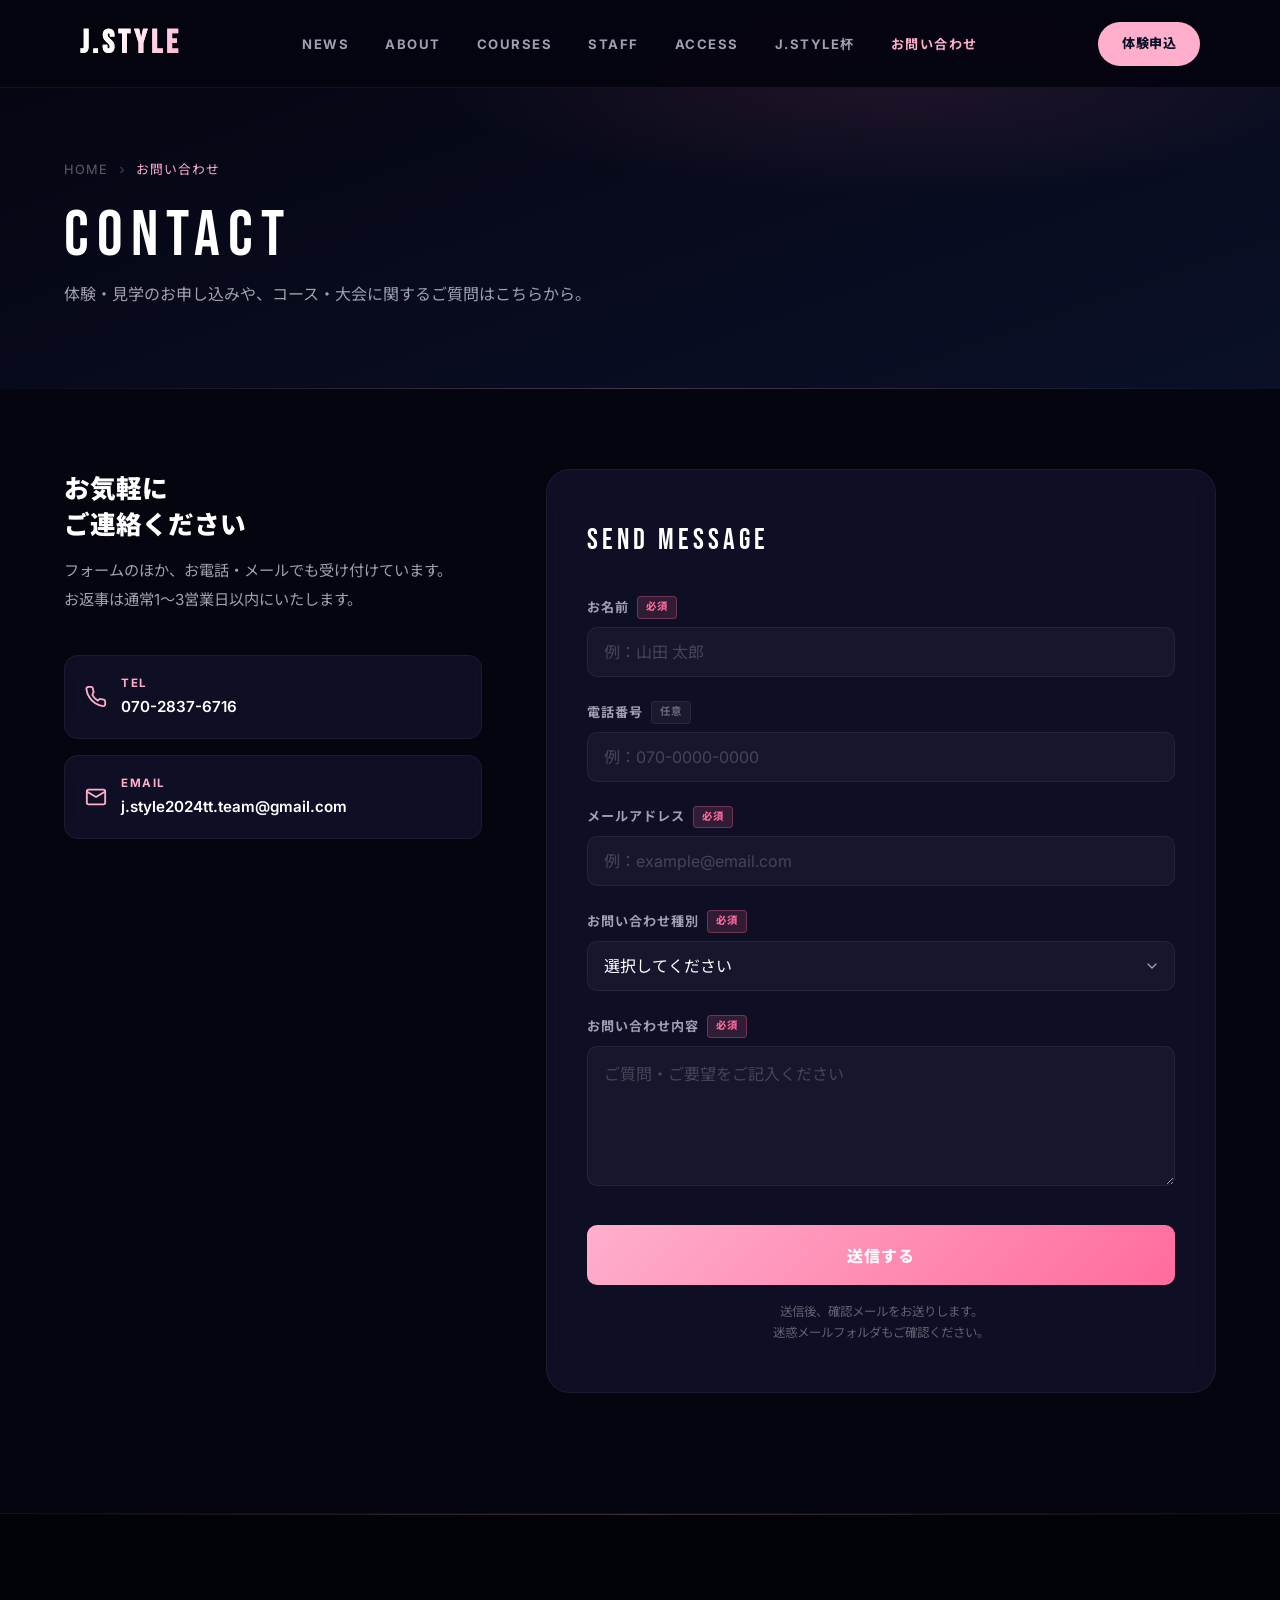
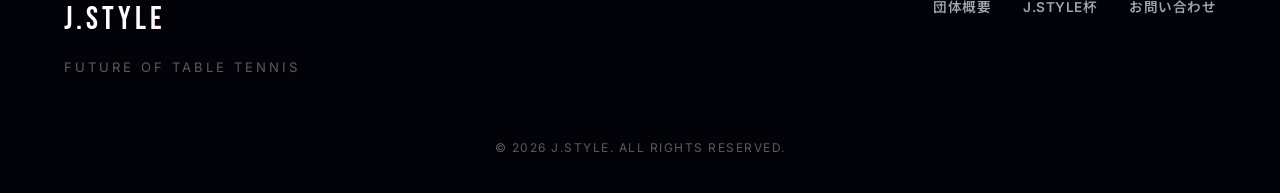
==== contact.html @ b250b1eb "Add contact form page and update nav across all pages - Add contact.html: Formspree-powered contact " ====
<!DOCTYPE html>
<html lang="ja">

<head>
    <meta charset="UTF-8">
    <meta name="viewport" content="width=device-width, initial-scale=1.0">
    <title>お問い合わせ | J.STYLE</title>
    <meta name="description" content="J.STYLEへのお問い合わせ・体験申込はこちら。コースについてのご質問もお気軽にどうぞ。">
    <link rel="canonical" href="https://jstyle-tt.jp/contact.html">
    <link rel="stylesheet" href="style.css">
    <link
        href="https://fonts.googleapis.com/css2?family=Bebas+Neue&family=Inter:wght@400;700;900&family=Noto+Sans+JP:wght@400;700;900&display=swap"
        rel="stylesheet">
    <style>
        .contact-hero {
            padding: 160px 0 80px;
            position: relative;
            background:
                radial-gradient(ellipse 60% 50% at 70% 20%, rgba(255, 107, 157, 0.1) 0%, transparent 60%),
                linear-gradient(160deg, #050510 0%, #0a1028 100%);
        }

        .contact-hero::after {
            content: '';
            position: absolute;
            bottom: 0;
            left: 0;
            right: 0;
            height: 1px;
            background: linear-gradient(to right, transparent, var(--border-accent), transparent);
        }

        .breadcrumb {
            display: flex;
            align-items: center;
            gap: 8px;
            margin-bottom: 24px;
            font-size: 0.8rem;
            color: var(--text-dim);
            letter-spacing: 1px;
        }

        .breadcrumb a {
            color: var(--text-dim);
            text-decoration: none;
            transition: color 0.2s;
        }

        .breadcrumb a:hover { color: var(--accent-pink); }
        .breadcrumb span { color: var(--accent-pink); }

        .contact-section {
            padding: 80px 0 120px;
        }

        .contact-layout {
            display: grid;
            grid-template-columns: 1fr 1.6fr;
            gap: 64px;
            align-items: start;
        }

        @media (max-width: 900px) {
            .contact-layout {
                grid-template-columns: 1fr;
                gap: 48px;
            }
        }

        /* ===== LEFT INFO ===== */
        .contact-info h2 {
            font-family: 'Noto Sans JP', sans-serif;
            font-size: 1.6rem;
            font-weight: 900;
            margin-bottom: 16px;
            line-height: 1.4;
        }

        .contact-info p {
            color: var(--text-gray);
            font-size: 0.95rem;
            line-height: 1.9;
            margin-bottom: 40px;
        }

        .contact-direct {
            display: flex;
            flex-direction: column;
            gap: 16px;
        }

        .contact-direct-item {
            display: flex;
            align-items: center;
            gap: 14px;
            padding: 18px 20px;
            background: var(--card-bg);
            border: 1px solid var(--border-subtle);
            border-radius: 14px;
            text-decoration: none;
            transition: var(--transition);
            min-height: 64px;
            backdrop-filter: blur(10px);
        }

        .contact-direct-item:hover {
            border-color: var(--border-accent);
            transform: translateX(4px);
        }

        .contact-direct-item svg {
            color: var(--accent-pink);
            flex-shrink: 0;
        }

        .contact-direct-item .label {
            font-size: 0.72rem;
            font-weight: 700;
            letter-spacing: 1.5px;
            color: var(--accent-pink);
            text-transform: uppercase;
            display: block;
            margin-bottom: 2px;
        }

        .contact-direct-item .value {
            font-size: 0.95rem;
            color: var(--text-white);
            font-weight: 600;
        }

        /* ===== FORM ===== */
        .contact-form-wrap {
            background: var(--card-bg);
            border: 1px solid var(--border-subtle);
            border-radius: 24px;
            padding: 48px 40px;
            backdrop-filter: blur(16px);
        }

        @media (max-width: 600px) {
            .contact-form-wrap {
                padding: 32px 20px;
            }
        }

        .form-title {
            font-family: var(--font-display);
            font-size: 1.8rem;
            letter-spacing: 4px;
            margin-bottom: 32px;
            color: var(--text-white);
        }

        .form-group {
            margin-bottom: 24px;
        }

        .form-label {
            display: flex;
            align-items: center;
            gap: 8px;
            font-size: 0.82rem;
            font-weight: 700;
            letter-spacing: 1px;
            color: var(--text-gray);
            margin-bottom: 8px;
        }

        .required-badge {
            display: inline-block;
            padding: 2px 8px;
            background: rgba(255, 107, 157, 0.15);
            color: var(--accent-pink-deep);
            border: 1px solid rgba(255, 107, 157, 0.3);
            border-radius: 4px;
            font-size: 0.65rem;
            font-weight: 800;
            letter-spacing: 1px;
        }

        .optional-badge {
            display: inline-block;
            padding: 2px 8px;
            background: rgba(255, 255, 255, 0.05);
            color: var(--text-dim);
            border: 1px solid var(--border-subtle);
            border-radius: 4px;
            font-size: 0.65rem;
            font-weight: 700;
            letter-spacing: 1px;
        }

        .form-input,
        .form-select,
        .form-textarea {
            width: 100%;
            background: rgba(255, 255, 255, 0.04);
            border: 1px solid var(--border-subtle);
            border-radius: 10px;
            padding: 14px 16px;
            color: var(--text-white);
            font-size: 1rem;
            font-family: var(--font-main);
            transition: var(--transition-fast);
            outline: none;
            -webkit-appearance: none;
        }

        .form-input::placeholder,
        .form-textarea::placeholder {
            color: rgba(255, 255, 255, 0.2);
        }

        .form-input:focus,
        .form-select:focus,
        .form-textarea:focus {
            border-color: var(--accent-pink);
            background: rgba(255, 175, 204, 0.04);
            box-shadow: 0 0 0 3px rgba(255, 175, 204, 0.08);
        }

        .form-select {
            cursor: pointer;
            background-image: url("data:image/svg+xml,%3Csvg xmlns='http://www.w3.org/2000/svg' width='16' height='16' viewBox='0 0 24 24' fill='none' stroke='%23a0a0b0' stroke-width='2' stroke-linecap='round' stroke-linejoin='round'%3E%3Cpolyline points='6 9 12 15 18 9'/%3E%3C/svg%3E");
            background-repeat: no-repeat;
            background-position: right 14px center;
            padding-right: 40px;
        }

        .form-select option {
            background: #10112a;
            color: var(--text-white);
        }

        .form-textarea {
            resize: vertical;
            min-height: 140px;
            line-height: 1.7;
        }

        .form-submit {
            width: 100%;
            margin-top: 8px;
            background: linear-gradient(135deg, var(--accent-pink), var(--accent-pink-deep));
            color: #fff;
            border: none;
            border-radius: 10px;
            padding: 18px;
            font-size: 1rem;
            font-weight: 800;
            font-family: var(--font-main);
            letter-spacing: 1px;
            cursor: pointer;
            transition: var(--transition);
            min-height: 56px;
            touch-action: manipulation;
        }

        .form-submit:hover {
            transform: translateY(-3px);
            box-shadow: 0 12px 36px rgba(255, 107, 157, 0.4);
        }

        .form-submit:active {
            transform: translateY(0);
        }

        .form-submit:disabled {
            opacity: 0.5;
            cursor: not-allowed;
            transform: none;
        }

        .form-note {
            margin-top: 16px;
            font-size: 0.78rem;
            color: var(--text-dim);
            line-height: 1.7;
            text-align: center;
        }

        /* 送信完了メッセージ */
        .form-success {
            display: none;
            text-align: center;
            padding: 48px 24px;
        }

        .form-success.active {
            display: block;
        }

        .form-success svg {
            color: var(--accent-pink);
            margin-bottom: 20px;
        }

        .form-success h3 {
            font-family: 'Noto Sans JP', sans-serif;
            font-size: 1.4rem;
            font-weight: 900;
            margin-bottom: 12px;
        }

        .form-success p {
            color: var(--text-gray);
            font-size: 0.95rem;
            line-height: 1.8;
        }

        /* エラーメッセージ */
        .field-error {
            display: none;
            font-size: 0.78rem;
            color: #ff6b6b;
            margin-top: 6px;
        }

        .field-error.active {
            display: block;
        }

        .form-input.error,
        .form-select.error,
        .form-textarea.error {
            border-color: #ff6b6b;
        }
    </style>
</head>

<body>
    <header class="main-header" style="background: rgba(5, 5, 16, 0.95);">
        <div class="header-inner">
            <h1 class="logo"><a href="index.html" style="text-decoration:none; background: inherit; -webkit-text-fill-color: transparent;">J.STYLE</a></h1>
            <nav class="main-nav" id="main-nav">
                <ul>
                    <li><a href="index.html#news">NEWS</a></li>
                    <li><a href="index.html#about">ABOUT</a></li>
                    <li><a href="index.html#courses">COURSES</a></li>
                    <li><a href="index.html#staff">STAFF</a></li>
                    <li><a href="index.html#access">ACCESS</a></li>
                    <li><a href="jstyle-cup.html">J.STYLE杯</a></li>
                    <li><a href="contact.html" style="color: var(--accent-pink);">お問い合わせ</a></li>
                </ul>
            </nav>
            <a href="contact.html" class="cta-button-small">体験申込</a>
            <button class="hamburger" id="hamburger" aria-label="メニュー">
                <span></span><span></span><span></span>
            </button>
        </div>
    </header>

    <main>
        <section class="contact-hero">
            <div class="container">
                <nav class="breadcrumb" aria-label="パンくずリスト">
                    <a href="index.html">HOME</a>
                    <svg xmlns="http://www.w3.org/2000/svg" width="12" height="12" viewBox="0 0 24 24" fill="none" stroke="currentColor" stroke-width="2"><polyline points="9 18 15 12 9 6"/></svg>
                    <span>お問い合わせ</span>
                </nav>
                <h2 class="section-title" style="margin-bottom: 12px;">CONTACT</h2>
                <p style="color: var(--text-gray); font-size: 1rem; line-height: 1.8;">体験・見学のお申し込みや、コース・大会に関するご質問はこちらから。</p>
            </div>
        </section>

        <section class="contact-section">
            <div class="container">
                <div class="contact-layout">
                    <!-- 左：直接連絡先 -->
                    <div class="contact-info">
                        <h2>お気軽に<br>ご連絡ください</h2>
                        <p>フォームのほか、お電話・メールでも受け付けています。<br>お返事は通常1〜3営業日以内にいたします。</p>
                        <div class="contact-direct">
                            <a href="tel:070-2837-6716" class="contact-direct-item">
                                <svg xmlns="http://www.w3.org/2000/svg" width="22" height="22" viewBox="0 0 24 24" fill="none" stroke="currentColor" stroke-width="2" stroke-linecap="round" stroke-linejoin="round"><path d="M22 16.92v3a2 2 0 0 1-2.18 2 19.79 19.79 0 0 1-8.63-3.07A19.5 19.5 0 0 1 4.63 12a19.79 19.79 0 0 1-3.07-8.67A2 2 0 0 1 3.54 1h3a2 2 0 0 1 2 1.72 12.84 12.84 0 0 0 .7 2.81 2 2 0 0 1-.45 2.11L8.09 9.91a16 16 0 0 0 6 6l1.27-1.27a2 2 0 0 1 2.11-.45 12.84 12.84 0 0 0 2.81.7A2 2 0 0 1 22 16.92z"/></svg>
                                <div>
                                    <span class="label">TEL</span>
                                    <span class="value">070-2837-6716</span>
                                </div>
                            </a>
                            <a href="mailto:j.style2024tt.team@gmail.com" class="contact-direct-item">
                                <svg xmlns="http://www.w3.org/2000/svg" width="22" height="22" viewBox="0 0 24 24" fill="none" stroke="currentColor" stroke-width="2" stroke-linecap="round" stroke-linejoin="round"><path d="M4 4h16c1.1 0 2 .9 2 2v12c0 1.1-.9 2-2 2H4c-1.1 0-2-.9-2-2V6c0-1.1.9-2 2-2z"/><polyline points="22,6 12,12 2,6"/></svg>
                                <div>
                                    <span class="label">EMAIL</span>
                                    <span class="value">j.style2024tt.team@gmail.com</span>
                                </div>
                            </a>
                        </div>
                    </div>

                    <!-- 右：フォーム -->
                    <div class="contact-form-wrap">
                        <p class="form-title">SEND MESSAGE</p>

                        <!-- 送信完了 -->
                        <div class="form-success" id="form-success">
                            <svg xmlns="http://www.w3.org/2000/svg" width="56" height="56" viewBox="0 0 24 24" fill="none" stroke="currentColor" stroke-width="1.5" stroke-linecap="round" stroke-linejoin="round"><path d="M22 11.08V12a10 10 0 1 1-5.93-9.14"/><polyline points="22 4 12 14.01 9 11.01"/></svg>
                            <h3>送信が完了しました</h3>
                            <p>お問い合わせありがとうございます。<br>通常1〜3営業日以内にご返信いたします。</p>
                        </div>

                        <!-- フォーム本体 -->
                        <!-- ⚠️ Formspreeアカウント作成後、action="https://formspree.io/f/XXXXXXXX" のXXXXXXXXをあなたのフォームIDに変更してください -->
                        <form id="contact-form" action="https://formspree.io/f/XXXXXXXX" method="POST" novalidate>
                            <input type="hidden" name="_language" value="ja">
                            <input type="hidden" name="_subject" value="【J.STYLE】お問い合わせ">

                            <div class="form-group">
                                <label class="form-label" for="name">
                                    お名前 <span class="required-badge">必須</span>
                                </label>
                                <input class="form-input" type="text" id="name" name="name"
                                    placeholder="例：山田 太郎" autocomplete="name" required>
                                <p class="field-error" id="name-error">お名前を入力してください</p>
                            </div>

                            <div class="form-group">
                                <label class="form-label" for="phone">
                                    電話番号 <span class="optional-badge">任意</span>
                                </label>
                                <input class="form-input" type="tel" id="phone" name="phone"
                                    placeholder="例：070-0000-0000" autocomplete="tel">
                            </div>

                            <div class="form-group">
                                <label class="form-label" for="email">
                                    メールアドレス <span class="required-badge">必須</span>
                                </label>
                                <input class="form-input" type="email" id="email" name="email"
                                    placeholder="例：example@email.com" autocomplete="email" required>
                                <p class="field-error" id="email-error">正しいメールアドレスを入力してください</p>
                            </div>

                            <div class="form-group">
                                <label class="form-label" for="category">
                                    お問い合わせ種別 <span class="required-badge">必須</span>
                                </label>
                                <select class="form-select" id="category" name="category" required>
                                    <option value="" disabled selected>選択してください</option>
                                    <option value="体験・見学申し込み">体験・見学申し込み</option>
                                    <option value="コースについて">コースについて</option>
                                    <option value="大会について">大会について</option>
                                    <option value="その他">その他</option>
                                </select>
                                <p class="field-error" id="category-error">種別を選択してください</p>
                            </div>

                            <div class="form-group">
                                <label class="form-label" for="message">
                                    お問い合わせ内容 <span class="required-badge">必須</span>
                                </label>
                                <textarea class="form-textarea" id="message" name="message"
                                    placeholder="ご質問・ご要望をご記入ください" required></textarea>
                                <p class="field-error" id="message-error">お問い合わせ内容を入力してください</p>
                            </div>

                            <button type="submit" class="form-submit" id="submit-btn">
                                送信する
                            </button>
                            <p class="form-note">送信後、確認メールをお送りします。<br>迷惑メールフォルダもご確認ください。</p>
                        </form>
                    </div>
                </div>
            </div>
        </section>
    </main>

    <footer class="main-footer">
        <div class="container">
            <div class="footer-grid">
                <div class="footer-brand">
                    <a href="index.html" class="logo" style="text-decoration: none; display: block; margin-bottom: 12px;">J.STYLE</a>
                    <p>Future of Table Tennis</p>
                </div>
                <div class="footer-links">
                    <ul>
                        <li><a href="index.html#about">団体概要</a></li>
                        <li><a href="jstyle-cup.html">J.STYLE杯</a></li>
                        <li><a href="contact.html">お問い合わせ</a></li>
                    </ul>
                </div>
            </div>
            <p class="copyright">© 2026 J.STYLE. All rights reserved.</p>
        </div>
    </footer>

    <script>
        // ハンバーガーメニュー
        const hamburger = document.getElementById('hamburger');
        const mainNav = document.getElementById('main-nav');
        if (hamburger && mainNav) {
            hamburger.addEventListener('click', () => {
                hamburger.classList.toggle('open');
                mainNav.classList.toggle('open');
            });
            mainNav.querySelectorAll('a').forEach(link => {
                link.addEventListener('click', () => {
                    hamburger.classList.remove('open');
                    mainNav.classList.remove('open');
                });
            });
        }

        // フォーム送信
        const form = document.getElementById('contact-form');
        const submitBtn = document.getElementById('submit-btn');
        const successMsg = document.getElementById('form-success');

        function validateField(id, errorId, condition) {
            const field = document.getElementById(id);
            const error = document.getElementById(errorId);
            if (condition) {
                field.classList.remove('error');
                error.classList.remove('active');
                return true;
            } else {
                field.classList.add('error');
                error.classList.add('active');
                return false;
            }
        }

        form.addEventListener('submit', async (e) => {
            e.preventDefault();

            const name = document.getElementById('name').value.trim();
            const email = document.getElementById('email').value.trim();
            const category = document.getElementById('category').value;
            const message = document.getElementById('message').value.trim();

            const v1 = validateField('name', 'name-error', name.length > 0);
            const v2 = validateField('email', 'email-error', /^[^\s@]+@[^\s@]+\.[^\s@]+$/.test(email));
            const v3 = validateField('category', 'category-error', category !== '');
            const v4 = validateField('message', 'message-error', message.length > 0);

            if (!v1 || !v2 || !v3 || !v4) return;

            submitBtn.disabled = true;
            submitBtn.textContent = '送信中...';

            try {
                const res = await fetch(form.action, {
                    method: 'POST',
                    body: new FormData(form),
                    headers: { 'Accept': 'application/json' }
                });

                if (res.ok) {
                    form.style.display = 'none';
                    successMsg.classList.add('active');
                } else {
                    throw new Error();
                }
            } catch {
                submitBtn.disabled = false;
                submitBtn.textContent = '送信する';
                alert('送信に失敗しました。お手数ですがメールまたはお電話でご連絡ください。');
            }
        });

        // インラインバリデーション（blur時）
        ['name', 'email', 'category', 'message'].forEach(id => {
            const el = document.getElementById(id);
            if (!el) return;
            el.addEventListener('blur', () => {
                const val = el.value.trim();
                if (id === 'name') validateField('name', 'name-error', val.length > 0);
                if (id === 'email') validateField('email', 'email-error', /^[^\s@]+@[^\s@]+\.[^\s@]+$/.test(val));
                if (id === 'category') validateField('category', 'category-error', val !== '');
                if (id === 'message') validateField('message', 'message-error', val.length > 0);
            });
        });
    </script>
</body>

</html>
---- style.css ----
:root {
    /* Colors - Midnight Sakura Premium */
    --primary-navy: #0a1128;
    --secondary-navy: #1c2541;
    --accent-pink: #ffafcc;
    --accent-pink-deep: #ff6b9d;
    --accent-pink-glow: #ffc8dd;
    --text-white: #ffffff;
    --text-gray: #a0a0b0;
    --text-dim: rgba(255, 255, 255, 0.35);
    --bg-dark: #050510;
    --bg-section: #07071a;
    --surface-1: rgba(255, 255, 255, 0.02);
    --surface-2: rgba(255, 255, 255, 0.05);
    --card-bg: rgba(20, 22, 50, 0.6);
    --border-subtle: rgba(255, 255, 255, 0.06);
    --border-accent: rgba(255, 175, 204, 0.25);
    --shadow-card: 0 24px 64px rgba(0, 0, 0, 0.5);
    --shadow-glow: 0 0 60px rgba(255, 175, 204, 0.12);

    /* Fonts */
    --font-display: 'Bebas Neue', 'Impact', sans-serif;
    --font-main: 'Inter', 'Noto Sans JP', sans-serif;
    --transition: all 0.4s cubic-bezier(0.4, 0, 0.2, 1);
    --transition-fast: all 0.2s cubic-bezier(0.4, 0, 0.2, 1);
}

* {
    margin: 0;
    padding: 0;
    box-sizing: border-box;
}

html {
    scroll-behavior: smooth;
}

body {
    background-color: var(--bg-dark);
    color: var(--text-white);
    font-family: var(--font-main);
    line-height: 1.6;
    overflow-x: hidden;
}

body.loading {
    overflow: hidden;
}

.container {
    max-width: 1200px;
    margin: 0 auto;
    padding: 0 24px;
}

.grid-2 {
    display: grid;
    grid-template-columns: 1fr 1fr;
    gap: 60px;
    align-items: center;
}

@media (max-width: 768px) {
    .grid-2 {
        grid-template-columns: 1fr;
        gap: 32px;
    }
}

/* ===== HEADER ===== */
.main-header {
    position: fixed;
    top: 0;
    width: 100%;
    z-index: 1000;
    background: rgba(5, 5, 16, 0.75);
    backdrop-filter: blur(20px);
    -webkit-backdrop-filter: blur(20px);
    border-bottom: 1px solid var(--border-subtle);
    padding: 18px 0;
    transition: background 0.3s ease;
}

.header-inner {
    max-width: 1200px;
    margin: 0 auto;
    padding: 0 40px;
    display: flex;
    justify-content: space-between;
    align-items: center;
    gap: 24px;
}

.logo {
    font-family: var(--font-display);
    font-size: 2rem;
    letter-spacing: 4px;
    color: var(--text-white);
    background: linear-gradient(120deg, #ffffff 30%, var(--accent-pink));
    -webkit-background-clip: text;
    background-clip: text;
    -webkit-text-fill-color: transparent;
    flex-shrink: 0;
}

.main-nav ul {
    display: flex;
    list-style: none;
    gap: 36px;
}

.main-nav a {
    text-decoration: none;
    color: var(--text-gray);
    font-size: 0.82rem;
    font-weight: 700;
    letter-spacing: 1.5px;
    text-transform: uppercase;
    transition: var(--transition-fast);
    position: relative;
    padding-bottom: 2px;
}

.main-nav a::after {
    content: '';
    position: absolute;
    bottom: -2px;
    left: 0;
    width: 0;
    height: 1px;
    background: var(--accent-pink);
    transition: width 0.25s ease;
}

.main-nav a:hover {
    color: var(--accent-pink);
}

.main-nav a:hover::after {
    width: 100%;
}

/* Hamburger */
.hamburger {
    display: none;
    flex-direction: column;
    justify-content: center;
    gap: 5px;
    background: none;
    border: none;
    cursor: pointer;
    padding: 8px;
    z-index: 1100;
    min-width: 44px;
    min-height: 44px;
    align-items: center;
}
.hamburger span {
    display: block;
    width: 22px;
    height: 2px;
    background: var(--text-white);
    transition: var(--transition);
    border-radius: 2px;
}
.hamburger.open span:nth-child(1) { transform: translateY(7px) rotate(45deg); }
.hamburger.open span:nth-child(2) { opacity: 0; }
.hamburger.open span:nth-child(3) { transform: translateY(-7px) rotate(-45deg); }

@media (max-width: 768px) {
    .header-inner {
        padding: 0 20px;
    }
    .hamburger {
        display: flex;
    }
    .main-nav {
        display: none;
        position: fixed;
        top: 0;
        left: 0;
        width: 100%;
        height: 100vh;
        background: rgba(5, 5, 16, 0.98);
        backdrop-filter: blur(20px);
        z-index: 1050;
        flex-direction: column;
        justify-content: center;
        align-items: center;
    }
    .main-nav.open {
        display: flex;
    }
    .main-nav ul {
        flex-direction: column;
        gap: 32px;
        text-align: center;
    }
    .main-nav a {
        font-size: 1.3rem;
        letter-spacing: 4px;
    }
    .cta-button-small {
        display: none;
    }
}

.cta-button-small {
    padding: 10px 24px;
    background: var(--accent-pink);
    color: var(--primary-navy);
    border-radius: 50px;
    text-decoration: none;
    font-weight: 800;
    font-size: 0.82rem;
    letter-spacing: 0.5px;
    transition: var(--transition);
    white-space: nowrap;
    min-height: 44px;
    display: flex;
    align-items: center;
}

.cta-button-small:hover {
    background: var(--accent-pink-glow);
    box-shadow: 0 8px 24px rgba(255, 175, 204, 0.35);
    transform: translateY(-2px);
}

/* ===== OPENING ANIMATION ===== */
#opening-overlay {
    position: fixed;
    top: 0;
    left: 0;
    width: 100%;
    height: 100%;
    background-color: var(--bg-dark);
    z-index: 2000;
    display: flex;
    justify-content: center;
    align-items: center;
    pointer-events: none;
    transition: opacity 1s ease-out;
}

#opening-canvas {
    width: 100%;
    height: 100%;
}

.branding-overlay-content {
    position: absolute;
    top: 50%;
    left: 50%;
    transform: translate(-50%, -50%);
    text-align: center;
    width: 100%;
    opacity: 0;
    transition: opacity 1s ease;
    z-index: 2100;
}

.branding-overlay-content.visible {
    opacity: 1;
}

.opening-logo {
    font-family: var(--font-display);
    font-size: clamp(5rem, 18vw, 10rem);
    letter-spacing: 12px;
    line-height: 1;
    margin-bottom: 20px;
    background: linear-gradient(120deg, #fff 20%, var(--accent-pink));
    background-clip: text;
    -webkit-background-clip: text;
    -webkit-text-fill-color: transparent;
    position: relative;
    display: inline-block;
    padding-bottom: 15px;
}

.opening-logo .underline {
    position: absolute;
    bottom: 0;
    left: 0;
    width: 0;
    height: 4px;
    background: linear-gradient(to right, var(--accent-pink), var(--accent-pink-deep));
    border-radius: 4px;
    transition: width 1.2s cubic-bezier(0.22, 1, 0.36, 1);
    transition-delay: 0.5s;
}

.branding-overlay-content.visible .underline {
    width: 100%;
}

.opening-subtitle {
    font-family: 'Inter', sans-serif;
    font-size: 0.9rem;
    color: var(--accent-pink);
    letter-spacing: 0.5em;
    text-transform: uppercase;
    font-weight: 600;
    opacity: 0;
    transform: translateY(20px);
    transition: all 1s ease;
    transition-delay: 1.5s;
}

.branding-overlay-content.visible .opening-subtitle {
    opacity: 0.8;
    transform: translateY(0);
}

/* ===== HERO SECTION ===== */
.hero-premium {
    min-height: 100vh;
    display: flex;
    align-items: center;
    padding: 120px 10% 80px;
    position: relative;
    background:
        radial-gradient(ellipse 80% 60% at 75% 20%, rgba(255, 107, 157, 0.1) 0%, transparent 60%),
        radial-gradient(ellipse 60% 80% at 20% 80%, rgba(255, 175, 204, 0.08) 0%, transparent 50%),
        linear-gradient(160deg, #050510 0%, #0a1028 60%, #060616 100%);
    overflow: hidden;
}

.hero-premium::after {
    content: '';
    position: absolute;
    inset: 0;
    background:
        radial-gradient(1px 1px at 20% 30%, rgba(255,175,204,0.3) 0%, transparent 0%),
        radial-gradient(1px 1px at 80% 60%, rgba(255,175,204,0.2) 0%, transparent 0%),
        radial-gradient(1px 1px at 50% 80%, rgba(255,175,204,0.15) 0%, transparent 0%);
    pointer-events: none;
}

#sakura-canvas {
    position: absolute;
    top: 0;
    left: 0;
    width: 100%;
    height: 100%;
    z-index: 1;
    pointer-events: none;
}

.hero-premium::before {
    content: '';
    position: absolute;
    top: 0;
    right: 0;
    width: 100%;
    height: 100%;
    background-image: url('jstyle_hero_landscape_premium_1772617518959.png');
    background-size: cover;
    background-position: center;
    opacity: 0.2;
    mix-blend-mode: soft-light;
    z-index: 1;
}

.hero-scroll {
    position: absolute;
    bottom: 36px;
    left: 50%;
    transform: translateX(-50%);
    z-index: 10;
    color: var(--accent-pink);
    font-size: 0.7rem;
    font-weight: 900;
    letter-spacing: 5px;
    text-transform: uppercase;
    display: flex;
    flex-direction: column;
    align-items: center;
    gap: 12px;
    opacity: 0.7;
}

.hero-scroll::after {
    content: '';
    width: 1px;
    height: 56px;
    background: linear-gradient(to bottom, var(--accent-pink), transparent);
    animation: scrollLine 2.4s infinite cubic-bezier(0.7, 0, 0.3, 1);
}

@keyframes scrollLine {
    0%   { transform: scaleY(0); transform-origin: top; opacity: 1; }
    50%  { transform: scaleY(1); transform-origin: top; opacity: 1; }
    51%  { transform: scaleY(1); transform-origin: bottom; opacity: 1; }
    100% { transform: scaleY(0); transform-origin: bottom; opacity: 0; }
}

.hero-content {
    max-width: 700px;
    z-index: 2;
}

.sub-lead {
    display: block;
    font-family: 'Inter', sans-serif;
    font-size: 0.85rem;
    font-weight: 900;
    color: var(--accent-pink);
    margin-bottom: 24px;
    letter-spacing: 6px;
    text-transform: uppercase;
}

.main-lead {
    font-family: 'Noto Sans JP', sans-serif;
    font-size: clamp(3rem, 6vw, 5.5rem);
    line-height: 1.1;
    font-weight: 900;
    margin-bottom: 32px;
    letter-spacing: -0.5px;
}

.highlight {
    background: linear-gradient(120deg, var(--accent-pink), var(--accent-pink-deep));
    -webkit-background-clip: text;
    background-clip: text;
    -webkit-text-fill-color: transparent;
    position: relative;
}

.description {
    font-size: 1rem;
    line-height: 1.9;
    color: var(--text-gray);
    margin-bottom: 44px;
    max-width: 480px;
}

.hero-actions {
    display: flex;
    gap: 16px;
    flex-wrap: wrap;
}

/* ===== BUTTONS ===== */
.btn {
    padding: 16px 36px;
    border-radius: 6px;
    text-decoration: none;
    font-weight: 800;
    font-size: 0.9rem;
    letter-spacing: 0.5px;
    transition: var(--transition);
    display: inline-flex;
    align-items: center;
    justify-content: center;
    min-height: 52px;
    cursor: pointer;
    touch-action: manipulation;
}

.btn-primary {
    background: linear-gradient(135deg, var(--accent-pink), var(--accent-pink-deep));
    color: #fff;
    box-shadow: 0 4px 20px rgba(255, 107, 157, 0.3);
}

.btn-primary:hover {
    transform: translateY(-4px);
    box-shadow: 0 12px 36px rgba(255, 107, 157, 0.45);
}

.btn-outline {
    border: 1.5px solid var(--accent-pink);
    color: var(--accent-pink);
    background: transparent;
}

.btn-outline:hover {
    background: rgba(255, 175, 204, 0.08);
    transform: translateY(-4px);
    box-shadow: 0 12px 36px rgba(255, 175, 204, 0.15);
}

/* ===== SECTIONS ===== */
section {
    padding: 120px 0;
}

.dark-bg {
    background: var(--bg-section);
}

.section-title {
    font-family: var(--font-display);
    font-size: clamp(2.8rem, 5vw, 4rem);
    font-weight: 400;
    margin-bottom: 60px;
    letter-spacing: 8px;
    text-transform: uppercase;
    line-height: 1;
}

.text-center {
    text-align: center;
}

/* ===== NEWS ===== */
.news-section {
    background: var(--bg-dark);
    position: relative;
}

.news-section::before {
    content: '';
    position: absolute;
    top: 0;
    left: 0;
    right: 0;
    height: 1px;
    background: linear-gradient(to right, transparent, var(--border-accent), transparent);
}

.section-header {
    display: flex;
    justify-content: space-between;
    align-items: flex-end;
    margin-bottom: 48px;
    border-bottom: 1px solid var(--border-subtle);
    padding-bottom: 20px;
}

.view-all {
    color: var(--accent-pink);
    text-decoration: none;
    font-weight: 700;
    font-size: 0.82rem;
    letter-spacing: 1.5px;
    text-transform: uppercase;
    display: flex;
    align-items: center;
    gap: 8px;
    transition: var(--transition-fast);
}

.view-all::after {
    content: '→';
    transition: transform 0.2s ease;
}

.view-all:hover {
    color: #fff;
}

.view-all:hover::after {
    transform: translateX(4px);
}

.news-grid {
    display: grid;
    grid-template-columns: repeat(3, 1fr);
    gap: 24px;
}

@media (max-width: 900px) {
    .news-grid {
        grid-template-columns: repeat(2, 1fr);
    }
}

@media (max-width: 600px) {
    .news-grid {
        grid-template-columns: 1fr;
    }
}

.news-card {
    background: var(--card-bg);
    border: 1px solid var(--border-subtle);
    border-radius: 16px;
    overflow: hidden;
    transition: var(--transition);
    display: flex;
    flex-direction: column;
    cursor: pointer;
    backdrop-filter: blur(10px);
}

.news-card:hover {
    transform: translateY(-8px);
    border-color: var(--border-accent);
    box-shadow: var(--shadow-card), var(--shadow-glow);
}

.news-image {
    width: 100%;
    aspect-ratio: 16 / 9;
    overflow: hidden;
    background: var(--secondary-navy);
}

.news-image img {
    width: 100%;
    height: 100%;
    object-fit: cover;
    transition: transform 0.6s ease;
}

.news-card:hover .news-image img {
    transform: scale(1.08);
}

.news-content {
    padding: 20px 24px 24px;
    flex: 1;
    display: flex;
    flex-direction: column;
    gap: 8px;
}

.news-date {
    font-size: 0.78rem;
    color: var(--text-dim);
    font-family: 'Inter', sans-serif;
    letter-spacing: 1px;
}

.news-tag {
    display: inline-block;
    padding: 3px 12px;
    background: rgba(255, 175, 204, 0.08);
    color: var(--accent-pink);
    border: 1px solid var(--border-accent);
    font-size: 0.68rem;
    font-weight: 800;
    border-radius: 50px;
    letter-spacing: 1.5px;
    text-transform: uppercase;
    align-self: flex-start;
}

.news-title {
    font-size: 1rem;
    line-height: 1.55;
    font-weight: 700;
    color: var(--text-white);
    margin-top: 4px;
}

/* ===== ABOUT ===== */
.about-section {
    position: relative;
    overflow: hidden;
}

.about-section::before {
    content: '';
    position: absolute;
    top: -200px;
    right: -200px;
    width: 600px;
    height: 600px;
    border-radius: 50%;
    background: radial-gradient(circle, rgba(255, 107, 157, 0.06) 0%, transparent 70%);
    pointer-events: none;
}

.about-text h2 {
    font-family: 'Noto Sans JP', sans-serif;
    font-size: clamp(2rem, 4vw, 2.8rem);
    font-weight: 900;
    margin-bottom: 28px;
    line-height: 1.25;
    letter-spacing: -0.5px;
}

.about-text p {
    color: var(--text-gray);
    font-size: 1rem;
    line-height: 1.95;
    margin-bottom: 16px;
}

.image-box {
    width: 100%;
    aspect-ratio: 1 / 1;
    background-image: url('assets/team_processed.png');
    background-size: cover;
    background-position: center;
    border-radius: 24px;
    position: relative;
    overflow: hidden;
    box-shadow:
        0 0 0 1px var(--border-accent),
        0 40px 80px rgba(0, 0, 0, 0.6),
        var(--shadow-glow);
}

.premium-border {
    border: 1px solid rgba(255, 175, 204, 0.4);
}

/* ===== COURSES ===== */
.courses-section {
    background: var(--bg-dark);
    position: relative;
}

.courses-section::before {
    content: '';
    position: absolute;
    bottom: -100px;
    left: -200px;
    width: 600px;
    height: 600px;
    border-radius: 50%;
    background: radial-gradient(circle, rgba(255, 175, 204, 0.05) 0%, transparent 70%);
    pointer-events: none;
}

.course-grid {
    display: grid;
    grid-template-columns: 1fr 1fr;
    gap: 32px;
}

@media (max-width: 768px) {
    .course-grid {
        grid-template-columns: 1fr;
    }
}

.course-card {
    position: relative;
    border-radius: 24px;
    overflow: hidden;
    height: 480px;
    border: 1px solid var(--border-subtle);
    transition: var(--transition);
}

.course-card:hover {
    transform: translateY(-6px);
    border-color: var(--border-accent);
    box-shadow: var(--shadow-card);
}

.course-img {
    height: 100%;
    background: var(--secondary-navy);
}

.course-img img {
    width: 100%;
    height: 100%;
    object-fit: cover;
    transition: transform 0.6s ease;
}

.course-card:hover img {
    transform: scale(1.08);
}

.course-info {
    position: absolute;
    bottom: 0;
    left: 0;
    width: 100%;
    padding: 48px 40px;
    background: linear-gradient(to top, rgba(5, 5, 16, 0.98) 30%, rgba(5, 5, 16, 0.6) 70%, transparent);
}

.course-info h3 {
    font-family: 'Noto Sans JP', sans-serif;
    font-size: 1.6rem;
    font-weight: 900;
    margin-bottom: 10px;
    color: var(--accent-pink);
}

.course-info p {
    font-size: 0.9rem;
    line-height: 1.7;
    color: var(--text-gray);
}

/* ===== STAFF ===== */
.staff-section {
    position: relative;
    overflow: hidden;
}

.staff-section::before {
    content: '';
    position: absolute;
    top: 50%;
    left: 50%;
    transform: translate(-50%, -50%);
    width: 800px;
    height: 400px;
    background: radial-gradient(ellipse, rgba(255, 175, 204, 0.05) 0%, transparent 70%);
    pointer-events: none;
}

.avatar-grid {
    display: flex;
    justify-content: center;
    gap: 48px;
    flex-wrap: wrap;
    margin-top: 40px;
}

.staff-card {
    text-align: center;
    width: 180px;
}

.staff-card img,
.placeholder-avatar {
    width: 160px;
    height: 160px;
    border-radius: 50%;
    object-fit: cover;
    margin: 0 auto 20px;
    display: block;
    border: 2px solid var(--border-accent);
    box-shadow: 0 0 0 4px rgba(255, 175, 204, 0.08), var(--shadow-glow);
    transition: var(--transition);
}

.staff-card:hover .placeholder-avatar,
.staff-card:hover img {
    border-color: var(--accent-pink);
    box-shadow: 0 0 0 4px rgba(255, 175, 204, 0.15), 0 20px 40px rgba(255, 175, 204, 0.2);
    transform: translateY(-4px);
}

.placeholder-avatar {
    display: flex;
    align-items: center;
    justify-content: center;
    background: linear-gradient(135deg, #1a1f45, #0d1230);
    font-family: var(--font-display);
    font-size: 3.5rem;
    letter-spacing: 2px;
    color: var(--accent-pink);
}

.staff-card h4 {
    font-family: 'Noto Sans JP', sans-serif;
    font-size: 1.1rem;
    font-weight: 700;
    margin-bottom: 6px;
    color: var(--text-white);
}

.staff-card p {
    font-size: 0.8rem;
    color: var(--accent-pink);
    font-weight: 700;
    letter-spacing: 2px;
    text-transform: uppercase;
}

/* ===== NEWS MODAL ===== */
.news-modal {
    display: none;
    position: fixed;
    top: 0;
    left: 0;
    width: 100%;
    height: 100%;
    z-index: 2000;
    justify-content: center;
    align-items: center;
    padding: 20px;
}

.news-modal.active {
    display: flex;
}

.modal-overlay {
    position: absolute;
    top: 0;
    left: 0;
    width: 100%;
    height: 100%;
    background: rgba(5, 5, 16, 0.92);
    backdrop-filter: blur(16px);
}

.modal-content {
    position: relative;
    background: #10112a;
    width: 100%;
    max-width: 800px;
    max-height: 90vh;
    border-radius: 20px;
    border: 1px solid var(--border-subtle);
    overflow-y: auto;
    padding: 48px;
    box-shadow: 0 40px 80px rgba(0, 0, 0, 0.6);
}

.modal-close {
    position: absolute;
    top: 20px;
    right: 20px;
    width: 44px;
    height: 44px;
    background: var(--surface-1);
    border: 1px solid var(--border-subtle);
    border-radius: 50%;
    color: #fff;
    font-size: 1.4rem;
    cursor: pointer;
    display: flex;
    align-items: center;
    justify-content: center;
    z-index: 10;
    transition: var(--transition-fast);
}

.modal-close:hover {
    background: rgba(255, 175, 204, 0.15);
    border-color: var(--border-accent);
}

.modal-image {
    width: 100%;
    border-radius: 12px;
    margin-bottom: 30px;
}

.modal-title {
    font-family: 'Noto Sans JP', sans-serif;
    font-size: 1.7rem;
    font-weight: 900;
    margin-bottom: 20px;
    line-height: 1.4;
}

.modal-body {
    line-height: 1.9;
    color: var(--text-gray);
    font-size: 1rem;
}

@media (max-width: 768px) {
    .modal-content {
        padding: 28px 20px;
    }
}

/* ===== ACCESS ===== */
.access-section {
    background: var(--bg-dark);
    position: relative;
}

.access-section::before {
    content: '';
    position: absolute;
    top: 0;
    left: 0;
    right: 0;
    height: 1px;
    background: linear-gradient(to right, transparent, var(--border-accent), transparent);
}

.facility-card {
    background: var(--card-bg);
    backdrop-filter: blur(16px);
    padding: 40px;
    border-radius: 20px;
    margin-bottom: 24px;
    border: 1px solid var(--border-subtle);
}

.facility-card h3 {
    font-family: 'Noto Sans JP', sans-serif;
    font-size: 1.3rem;
    font-weight: 900;
    margin-bottom: 12px;
    color: var(--text-white);
}

.facility-card p {
    color: var(--text-gray);
    font-size: 0.95rem;
    line-height: 1.7;
}

.schedule-mini {
    margin: 24px 0;
    padding: 16px 0;
    border-top: 1px solid var(--border-subtle);
    border-bottom: 1px solid var(--border-subtle);
}

.schedule-mini p {
    margin-bottom: 8px;
    font-size: 0.95rem;
    color: var(--text-gray);
}

.schedule-mini p:last-child {
    margin-bottom: 0;
}

.contact-mini {
    padding: 20px 0 0;
    display: flex;
    flex-direction: column;
    gap: 12px;
}

.contact-item {
    display: flex;
    align-items: center;
    gap: 12px;
    color: var(--text-gray);
    font-size: 0.95rem;
    text-decoration: none;
    transition: var(--transition-fast);
    min-height: 44px;
}

.contact-item svg {
    color: var(--accent-pink);
    flex-shrink: 0;
}

.contact-item:hover {
    color: var(--text-white);
}

.map-container {
    height: 480px;
    border-radius: 20px;
    overflow: hidden;
    filter: invert(92%) hue-rotate(180deg) brightness(1.1) saturate(0.8);
    border: 1px solid var(--border-accent);
}

@media (max-width: 768px) {
    .map-container {
        height: 300px;
    }
}

/* ===== ANIMATIONS ===== */
.reveal {
    opacity: 0;
    transform: translateY(36px);
    transition: opacity 0.9s cubic-bezier(0.16, 1, 0.3, 1), transform 0.9s cubic-bezier(0.16, 1, 0.3, 1);
}

.reveal.active {
    opacity: 1;
    transform: translateY(0);
}

.reveal:nth-child(2) { transition-delay: 0.08s; }
.reveal:nth-child(3) { transition-delay: 0.16s; }
.reveal:nth-child(4) { transition-delay: 0.24s; }
.reveal:nth-child(5) { transition-delay: 0.32s; }
.reveal:nth-child(6) { transition-delay: 0.40s; }

@media (prefers-reduced-motion: reduce) {
    .reveal {
        transition: none;
        opacity: 1;
        transform: none;
    }
    .hero-scroll::after {
        animation: none;
    }
}

/* ===== FOOTER ===== */
.main-footer {
    padding: 80px 0 36px;
    background: #020209;
    border-top: 1px solid var(--border-subtle);
    position: relative;
}

.main-footer::before {
    content: '';
    position: absolute;
    top: 0;
    left: 0;
    right: 0;
    height: 1px;
    background: linear-gradient(to right, transparent, var(--border-accent), transparent);
}

.footer-grid {
    display: flex;
    justify-content: space-between;
    align-items: flex-start;
    margin-bottom: 60px;
    gap: 40px;
}

@media (max-width: 768px) {
    .footer-grid {
        flex-direction: column;
        gap: 36px;
    }
}

.footer-brand .logo {
    display: block;
    margin-bottom: 12px;
}

.footer-brand p {
    color: var(--text-dim);
    font-size: 0.82rem;
    letter-spacing: 3px;
    text-transform: uppercase;
}

.footer-links ul {
    list-style: none;
    display: flex;
    gap: 32px;
    flex-wrap: wrap;
}

.footer-links a {
    color: var(--text-gray);
    text-decoration: none;
    font-size: 0.85rem;
    font-weight: 600;
    transition: var(--transition-fast);
    letter-spacing: 0.5px;
}

.footer-links a:hover {
    color: var(--accent-pink);
}

.copyright {
    text-align: center;
    color: var(--text-dim);
    font-size: 0.75rem;
    letter-spacing: 1.5px;
    text-transform: uppercase;
}
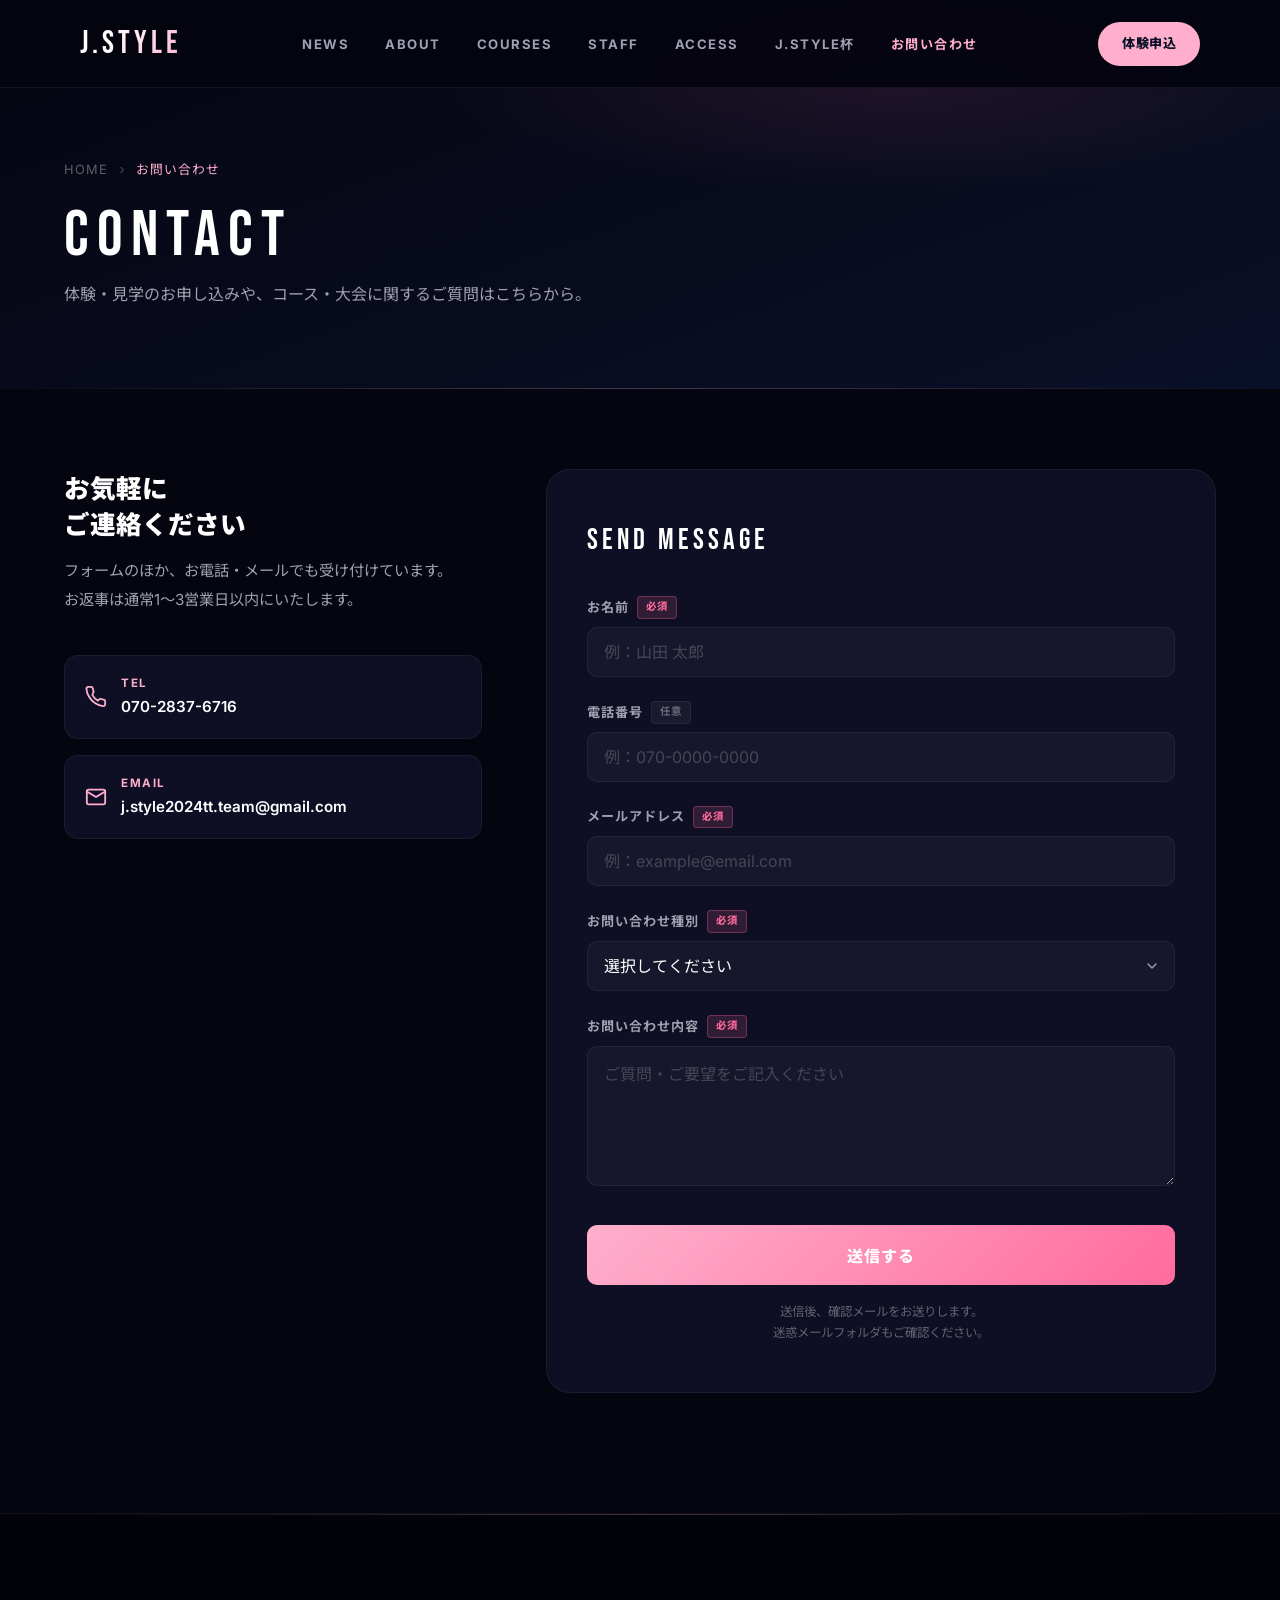
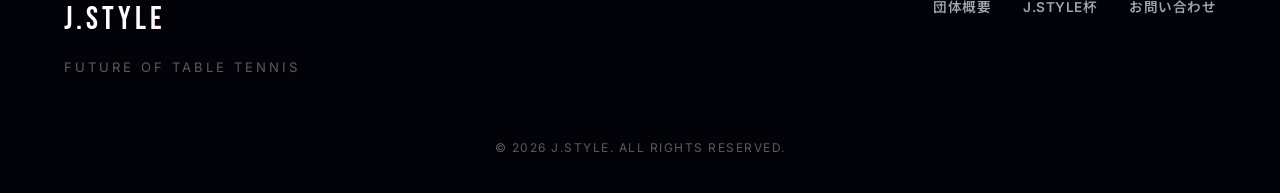
==== commit 23a37a8f: "Design consistency fixes across all pages (frontend-design + ui-ux-pro-max) Accessibility: - Add :fo" ====
--- a/contact.html
+++ b/contact.html
@@ -313,7 +313,7 @@
         .field-error {
             display: none;
             font-size: 0.78rem;
-            color: #ff6b6b;
+            color: var(--color-error, #ff6b82);
             margin-top: 6px;
         }
 
@@ -324,7 +324,7 @@
         .form-input.error,
         .form-select.error,
         .form-textarea.error {
-            border-color: #ff6b6b;
+            border-color: var(--color-error, #ff6b82);
         }
     </style>
 </head>
@@ -332,7 +332,7 @@
 <body>
     <header class="main-header" style="background: rgba(5, 5, 16, 0.95);">
         <div class="header-inner">
-            <h1 class="logo"><a href="index.html" style="text-decoration:none; background: inherit; -webkit-text-fill-color: transparent;">J.STYLE</a></h1>
+            <a href="index.html" class="logo">J.STYLE</a>
             <nav class="main-nav" id="main-nav">
                 <ul>
                     <li><a href="index.html#news">NEWS</a></li>
@@ -401,8 +401,7 @@
                         </div>
 
                         <!-- フォーム本体 -->
-                        <!-- ⚠️ Formspreeアカウント作成後、action="https://formspree.io/f/XXXXXXXX" のXXXXXXXXをあなたのフォームIDに変更してください -->
-                        <form id="contact-form" action="https://formspree.io/f/XXXXXXXX" method="POST" novalidate>
+                        <form id="contact-form" action="https://formspree.io/f/maqlebzk" method="POST" novalidate>
                             <input type="hidden" name="_language" value="ja">
                             <input type="hidden" name="_subject" value="【J.STYLE】お問い合わせ">
 
--- a/style.css
+++ b/style.css
@@ -735,55 +735,152 @@
     position: relative;
     border-radius: 24px;
     overflow: hidden;
-    height: 480px;
     border: 1px solid var(--border-subtle);
+    background: var(--card-bg);
+    backdrop-filter: blur(16px);
+    padding: 48px 40px 44px;
+    display: flex;
+    flex-direction: column;
+    align-items: center;
+    text-align: center;
     transition: var(--transition);
+    cursor: default;
+}
+
+.course-card::before {
+    content: '';
+    position: absolute;
+    top: 0; left: 0; right: 0; bottom: 0;
+    background: radial-gradient(ellipse 70% 55% at 50% 30%, rgba(255, 107, 157, 0.10) 0%, transparent 70%);
+    pointer-events: none;
+    transition: opacity 0.4s ease;
+    opacity: 0;
 }
 
 .course-card:hover {
-    transform: translateY(-6px);
+    transform: translateY(-8px);
     border-color: var(--border-accent);
-    box-shadow: var(--shadow-card);
-}
-
-.course-img {
-    height: 100%;
-    background: var(--secondary-navy);
-}
-
-.course-img img {
-    width: 100%;
-    height: 100%;
-    object-fit: cover;
-    transition: transform 0.6s ease;
-}
-
-.course-card:hover img {
-    transform: scale(1.08);
+    box-shadow: 0 32px 80px rgba(0, 0, 0, 0.5), 0 0 40px rgba(255, 107, 157, 0.08);
+}
+
+.course-card:hover::before {
+    opacity: 1;
+}
+
+.course-num {
+    font-family: var(--font-display);
+    font-size: 5rem;
+    line-height: 1;
+    letter-spacing: 4px;
+    background: linear-gradient(135deg, rgba(255,175,204,0.15) 0%, rgba(255,107,157,0.08) 100%);
+    -webkit-background-clip: text;
+    background-clip: text;
+    -webkit-text-fill-color: transparent;
+    color: transparent;
+    margin-bottom: 20px;
+    transition: var(--transition);
+}
+
+.course-card:hover .course-num {
+    background: linear-gradient(135deg, var(--accent-pink) 0%, var(--accent-pink-deep) 100%);
+    -webkit-background-clip: text;
+    background-clip: text;
+}
+
+.course-icon-wrap {
+    position: relative;
+    width: 120px;
+    height: 120px;
+    margin-bottom: 28px;
+    display: flex;
+    align-items: center;
+    justify-content: center;
+}
+
+.course-icon-wrap::before {
+    content: '';
+    position: absolute;
+    inset: 0;
+    border-radius: 50%;
+    background: radial-gradient(circle, rgba(255, 107, 157, 0.18) 0%, transparent 70%);
+    transition: transform 0.5s ease, opacity 0.4s ease;
+    opacity: 0.6;
+}
+
+.course-card:hover .course-icon-wrap::before {
+    transform: scale(1.3);
+    opacity: 1;
+}
+
+.course-icon-wrap svg {
+    position: relative;
+    z-index: 1;
+    color: var(--accent-pink);
+    filter: drop-shadow(0 0 12px rgba(255, 107, 157, 0.4));
+    transition: transform 0.4s cubic-bezier(0.34, 1.56, 0.64, 1), filter 0.4s ease;
+}
+
+.course-card:hover .course-icon-wrap svg {
+    transform: scale(1.12) rotate(-5deg);
+    filter: drop-shadow(0 0 24px rgba(255, 107, 157, 0.7));
+}
+
+.course-tag {
+    display: inline-block;
+    padding: 4px 14px;
+    background: rgba(255, 107, 157, 0.1);
+    border: 1px solid rgba(255, 107, 157, 0.25);
+    border-radius: 50px;
+    font-size: 0.7rem;
+    font-weight: 800;
+    letter-spacing: 2px;
+    color: var(--accent-pink);
+    text-transform: uppercase;
+    margin-bottom: 14px;
 }
 
 .course-info {
-    position: absolute;
-    bottom: 0;
-    left: 0;
-    width: 100%;
-    padding: 48px 40px;
-    background: linear-gradient(to top, rgba(5, 5, 16, 0.98) 30%, rgba(5, 5, 16, 0.6) 70%, transparent);
+    display: flex;
+    flex-direction: column;
+    align-items: center;
 }
 
 .course-info h3 {
     font-family: 'Noto Sans JP', sans-serif;
-    font-size: 1.6rem;
+    font-size: 1.5rem;
     font-weight: 900;
-    margin-bottom: 10px;
-    color: var(--accent-pink);
+    margin-bottom: 12px;
+    color: var(--text-white);
+    line-height: 1.3;
 }
 
 .course-info p {
     font-size: 0.9rem;
-    line-height: 1.7;
+    line-height: 1.8;
     color: var(--text-gray);
-}
+    max-width: 340px;
+    margin-bottom: 28px;
+}
+
+.course-link {
+    display: inline-flex;
+    align-items: center;
+    gap: 8px;
+    font-size: 0.82rem;
+    font-weight: 700;
+    letter-spacing: 1.5px;
+    color: var(--accent-pink);
+    text-decoration: none;
+    text-transform: uppercase;
+    transition: gap 0.2s ease;
+}
+
+.course-link svg {
+    transition: transform 0.2s ease;
+}
+
+.course-link:hover { gap: 12px; }
+.course-link:hover svg { transform: translateX(3px); }
 
 /* ===== STAFF ===== */
 .staff-section {
@@ -1152,3 +1249,47 @@
     letter-spacing: 1.5px;
     text-transform: uppercase;
 }
+
+/* ===== FOCUS STATES (Accessibility) ===== */
+:focus-visible {
+    outline: 2px solid var(--accent-pink);
+    outline-offset: 3px;
+    border-radius: 4px;
+}
+
+.btn:focus-visible,
+.cta-button-small:focus-visible,
+.hamburger:focus-visible {
+    outline: 2px solid var(--accent-pink);
+    outline-offset: 3px;
+}
+
+.main-nav a:focus-visible {
+    outline: 2px solid var(--accent-pink);
+    outline-offset: 4px;
+    border-radius: 3px;
+}
+
+/* ===== MAP IFRAME RESPONSIVE ===== */
+.map-container iframe {
+    width: 100%;
+    height: 100%;
+    display: block;
+}
+
+/* ===== ERROR COLOR ===== */
+:root {
+    --color-error: #ff6b82;
+}
+
+/* ===== FOOTER LOGO LINK ===== */
+.main-footer .logo {
+    display: block;
+    margin-bottom: 12px;
+    text-decoration: none;
+}
+
+/* ===== NEWS CARD CURSOR ===== */
+.news-card[role="button"] {
+    cursor: pointer;
+}
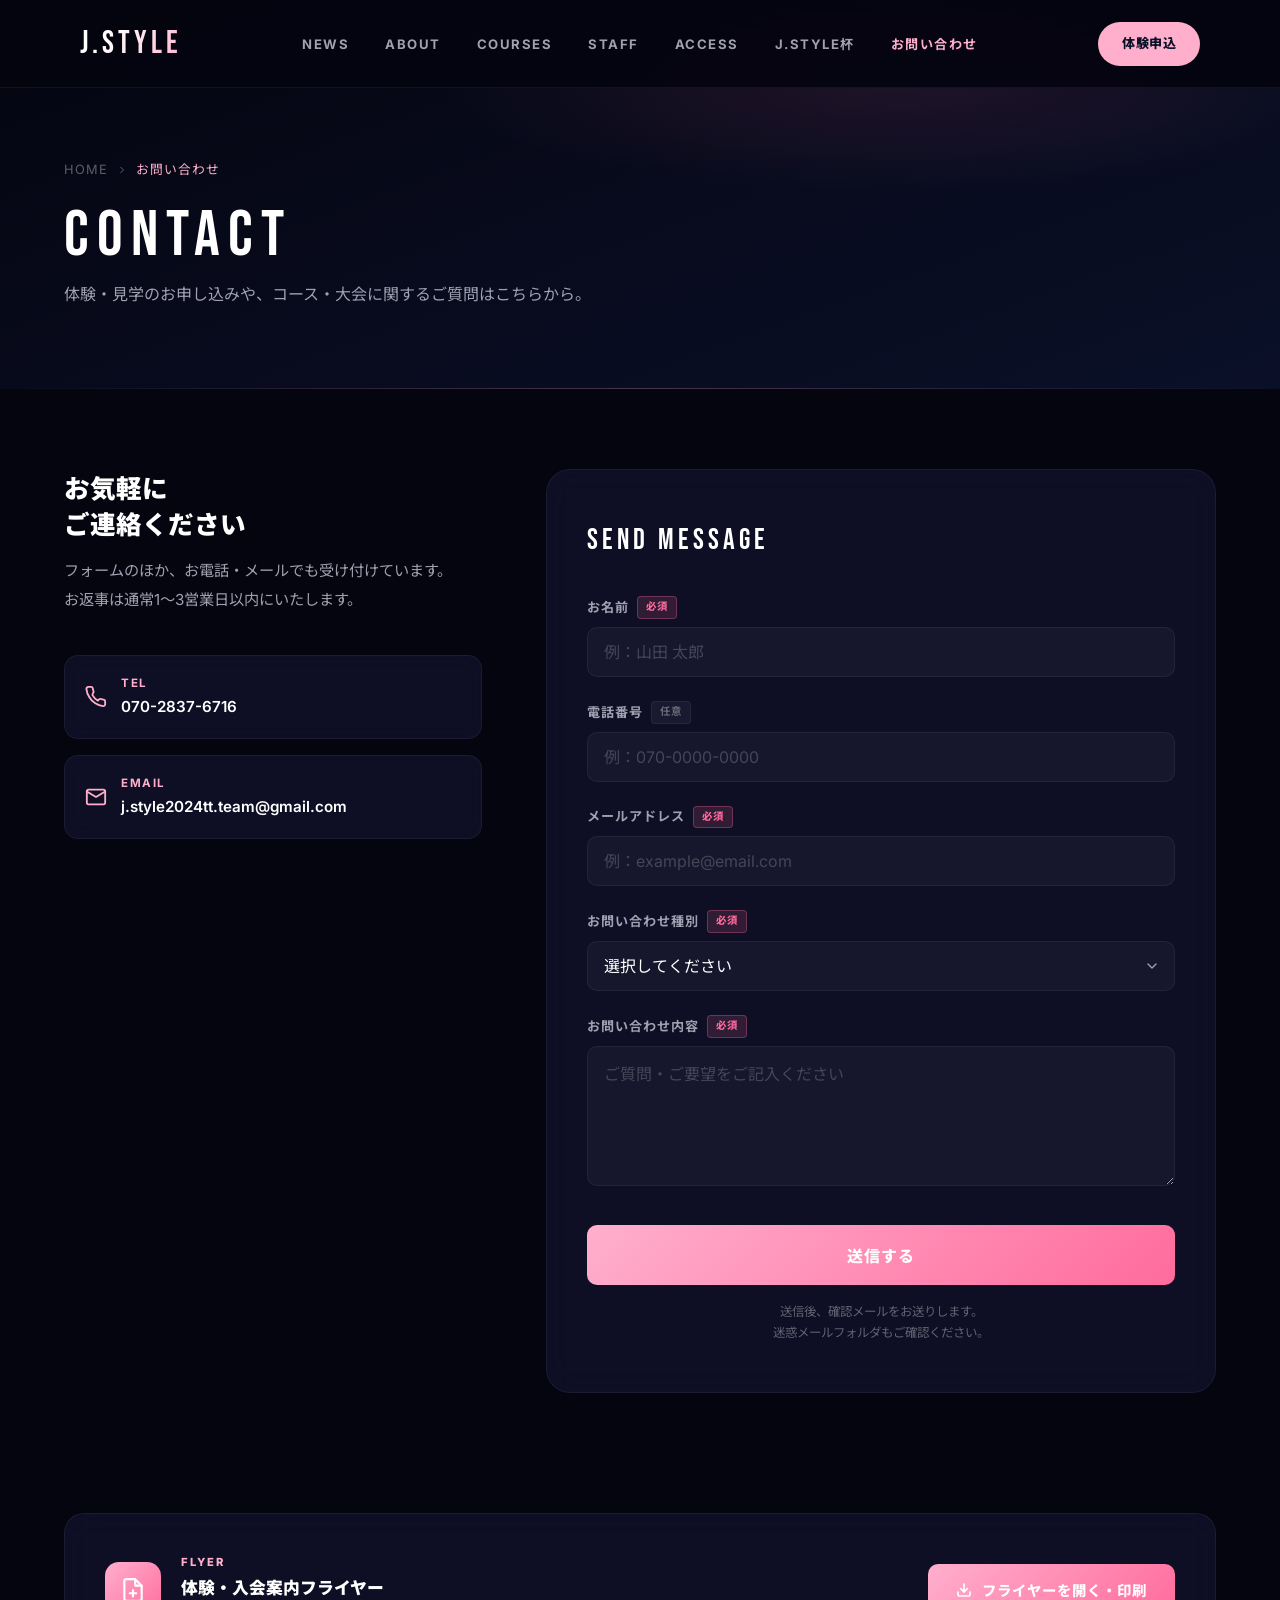
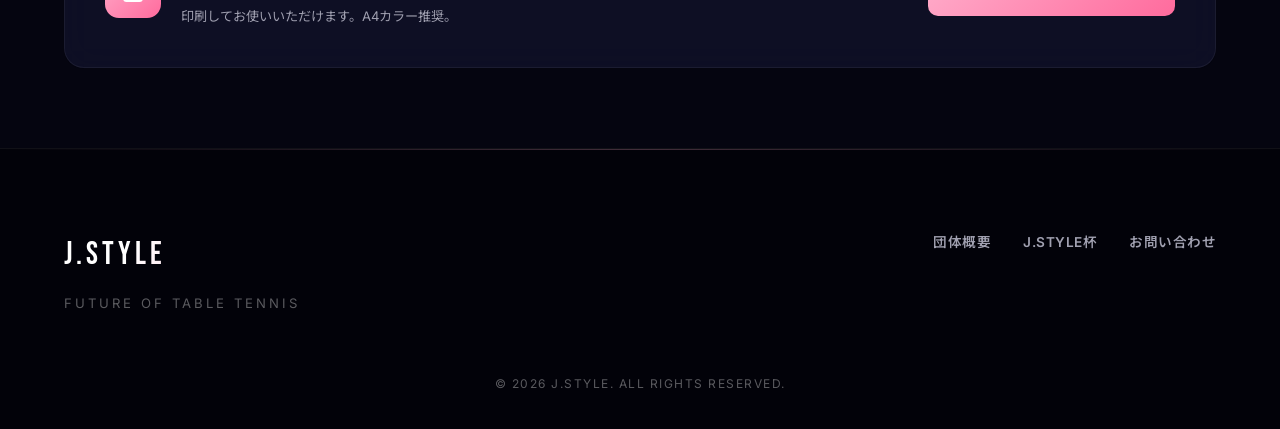
==== commit 9436ee74: "Add flyer download section to contact page - Add flyer card with icon, description, and open/print b" ====
--- a/contact.html
+++ b/contact.html
@@ -463,6 +463,62 @@
                 </div>
             </div>
         </section>
+
+        <!-- フライヤーダウンロード -->
+        <section style="padding: 0 0 80px;">
+            <div class="container">
+                <div style="
+                    background: var(--card-bg);
+                    border: 1px solid var(--border-subtle);
+                    border-radius: 20px;
+                    padding: 40px;
+                    backdrop-filter: blur(16px);
+                    display: flex;
+                    align-items: center;
+                    justify-content: space-between;
+                    gap: 32px;
+                    flex-wrap: wrap;
+                ">
+                    <div style="display: flex; align-items: center; gap: 20px;">
+                        <div style="
+                            width: 56px; height: 56px;
+                            background: linear-gradient(135deg, var(--accent-pink), var(--accent-pink-deep));
+                            border-radius: 14px;
+                            display: flex; align-items: center; justify-content: center;
+                            flex-shrink: 0;
+                        ">
+                            <svg xmlns="http://www.w3.org/2000/svg" width="26" height="26" viewBox="0 0 24 24" fill="none" stroke="#fff" stroke-width="2" stroke-linecap="round" stroke-linejoin="round"><path d="M14 2H6a2 2 0 0 0-2 2v16a2 2 0 0 0 2 2h12a2 2 0 0 0 2-2V8z"/><polyline points="14 2 14 8 20 8"/><line x1="12" y1="18" x2="12" y2="12"/><line x1="9" y1="15" x2="15" y2="15"/></svg>
+                        </div>
+                        <div>
+                            <div style="font-size: 0.7rem; font-weight: 800; letter-spacing: 2px; color: var(--accent-pink); margin-bottom: 4px;">FLYER</div>
+                            <div style="font-size: 1.05rem; font-weight: 900; color: var(--text-white); margin-bottom: 4px;">体験・入会案内フライヤー</div>
+                            <div style="font-size: 0.82rem; color: var(--text-gray);">印刷してお使いいただけます。A4カラー推奨。</div>
+                        </div>
+                    </div>
+                    <a href="flyer.html" target="_blank" style="
+                        display: inline-flex;
+                        align-items: center;
+                        gap: 10px;
+                        padding: 14px 28px;
+                        background: linear-gradient(135deg, var(--accent-pink), var(--accent-pink-deep));
+                        color: #fff;
+                        border-radius: 10px;
+                        text-decoration: none;
+                        font-size: 0.9rem;
+                        font-weight: 800;
+                        letter-spacing: 1px;
+                        transition: var(--transition);
+                        white-space: nowrap;
+                        flex-shrink: 0;
+                        min-height: 52px;
+                    " onmouseover="this.style.transform='translateY(-2px)';this.style.boxShadow='0 12px 32px rgba(255,107,157,0.4)'"
+                       onmouseout="this.style.transform='';this.style.boxShadow=''">
+                        <svg xmlns="http://www.w3.org/2000/svg" width="16" height="16" viewBox="0 0 24 24" fill="none" stroke="currentColor" stroke-width="2.5" stroke-linecap="round" stroke-linejoin="round"><path d="M21 15v4a2 2 0 0 1-2 2H5a2 2 0 0 1-2-2v-4"/><polyline points="7 10 12 15 17 10"/><line x1="12" y1="15" x2="12" y2="3"/></svg>
+                        フライヤーを開く・印刷
+                    </a>
+                </div>
+            </div>
+        </section>
     </main>
 
     <footer class="main-footer">
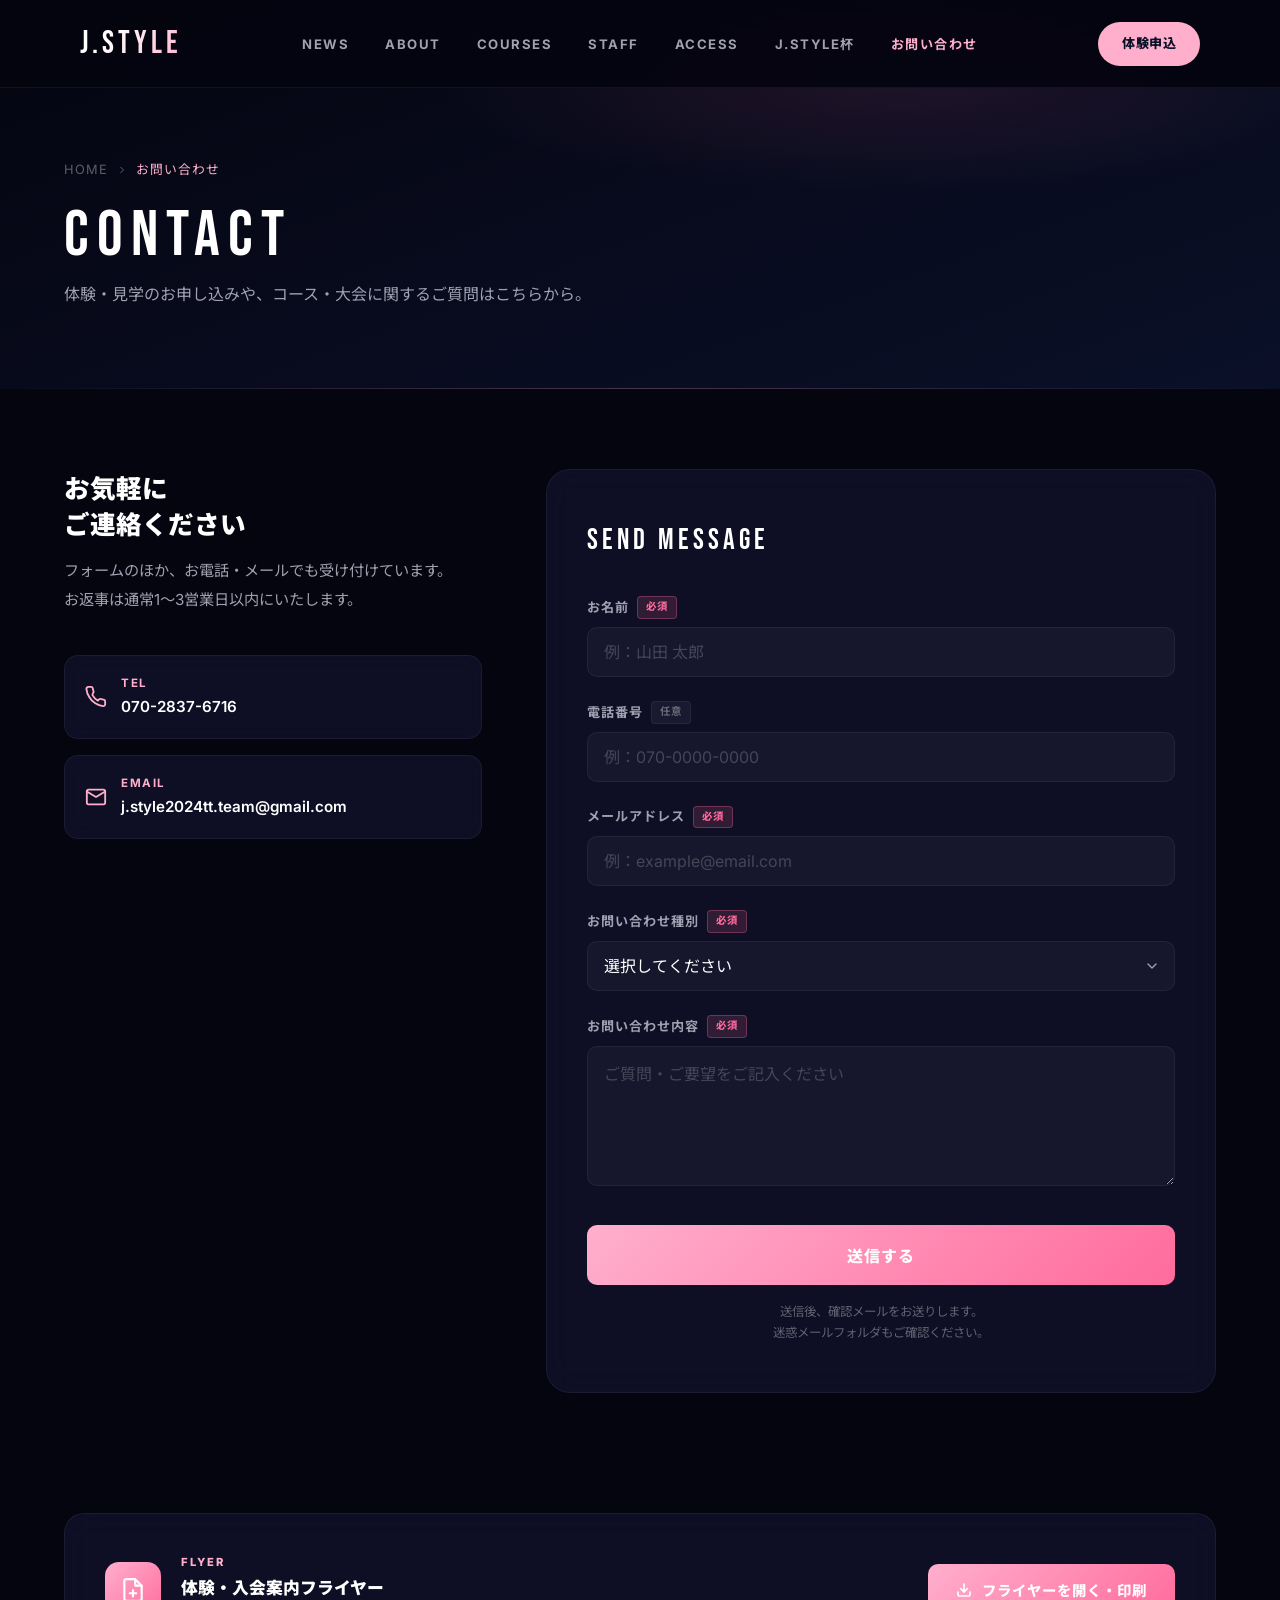
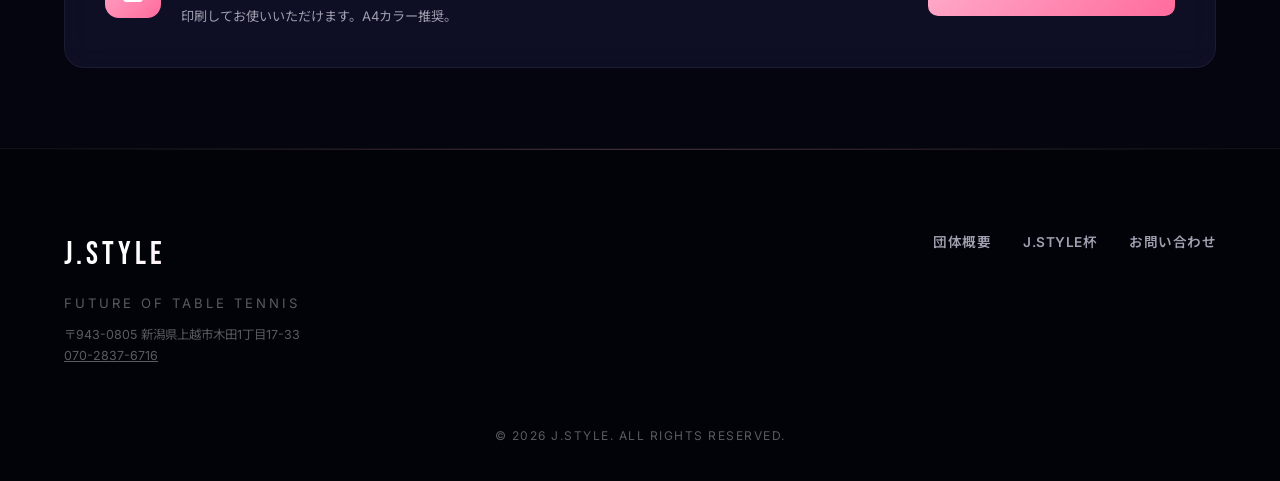
==== commit d1f07bf8: "Improve SEO for "上越 卓球" keyword ranking - sitemap.xml: add all pages (jstyle-cup, news-list, contact" ====
--- a/contact.html
+++ b/contact.html
@@ -4,9 +4,45 @@
 <head>
     <meta charset="UTF-8">
     <meta name="viewport" content="width=device-width, initial-scale=1.0">
-    <title>お問い合わせ | J.STYLE</title>
-    <meta name="description" content="J.STYLEへのお問い合わせ・体験申込はこちら。コースについてのご質問もお気軽にどうぞ。">
+    <title>お問い合わせ・体験申込 | J.STYLE 上越市の卓球チーム</title>
+    <meta name="description" content="新潟県上越市の卓球ジュニアチーム J.STYLEへのお問い合わせ・体験申込はこちら。卓球のコース、料金についてのご質問もお気軽にどうぞ。">
     <link rel="canonical" href="https://jstyle-tt.jp/contact.html">
+    <!-- OGP -->
+    <meta property="og:title" content="お問い合わせ・体験申込 | J.STYLE 上越市の卓球チーム">
+    <meta property="og:description" content="新潟県上越市の卓球ジュニアチーム J.STYLEへのお問い合わせ・体験申込。">
+    <meta property="og:type" content="website">
+    <meta property="og:url" content="https://jstyle-tt.jp/contact.html">
+    <meta property="og:image" content="https://jstyle-tt.jp/assets/hero.png">
+    <meta property="og:locale" content="ja_JP">
+    <meta property="og:site_name" content="J.STYLE | 上越市の卓球ジュニアチーム">
+    <!-- Twitter Card -->
+    <meta name="twitter:card" content="summary_large_image">
+    <meta name="twitter:title" content="お問い合わせ・体験申込 | J.STYLE 上越市の卓球チーム">
+    <meta name="twitter:description" content="新潟県上越市の卓球ジュニアチーム J.STYLEへのお問い合わせ・体験申込。">
+    <meta name="twitter:image" content="https://jstyle-tt.jp/assets/hero.png">
+    <!-- BreadcrumbList JSON-LD -->
+    <script type="application/ld+json">
+    {
+      "@context": "https://schema.org",
+      "@type": "BreadcrumbList",
+      "itemListElement": [
+        {
+          "@type": "ListItem",
+          "position": 1,
+          "name": "ホーム",
+          "item": "https://jstyle-tt.jp/"
+        },
+        {
+          "@type": "ListItem",
+          "position": 2,
+          "name": "お問い合わせ",
+          "item": "https://jstyle-tt.jp/contact.html"
+        }
+      ]
+    }
+    </script>
+    <link rel="preconnect" href="https://fonts.googleapis.com">
+    <link rel="preconnect" href="https://fonts.gstatic.com" crossorigin>
     <link rel="stylesheet" href="style.css">
     <link
         href="https://fonts.googleapis.com/css2?family=Bebas+Neue&family=Inter:wght@400;700;900&family=Noto+Sans+JP:wght@400;700;900&display=swap"
@@ -527,6 +563,10 @@
                 <div class="footer-brand">
                     <a href="index.html" class="logo" style="text-decoration: none; display: block; margin-bottom: 12px;">J.STYLE</a>
                     <p>Future of Table Tennis</p>
+                    <address style="font-style:normal;font-size:0.78rem;color:var(--text-dim);margin-top:10px;line-height:1.7;">
+                        〒943-0805 新潟県上越市木田1丁目17-33<br>
+                        <a href="tel:070-2837-6716" style="color:inherit;">070-2837-6716</a>
+                    </address>
                 </div>
                 <div class="footer-links">
                     <ul>
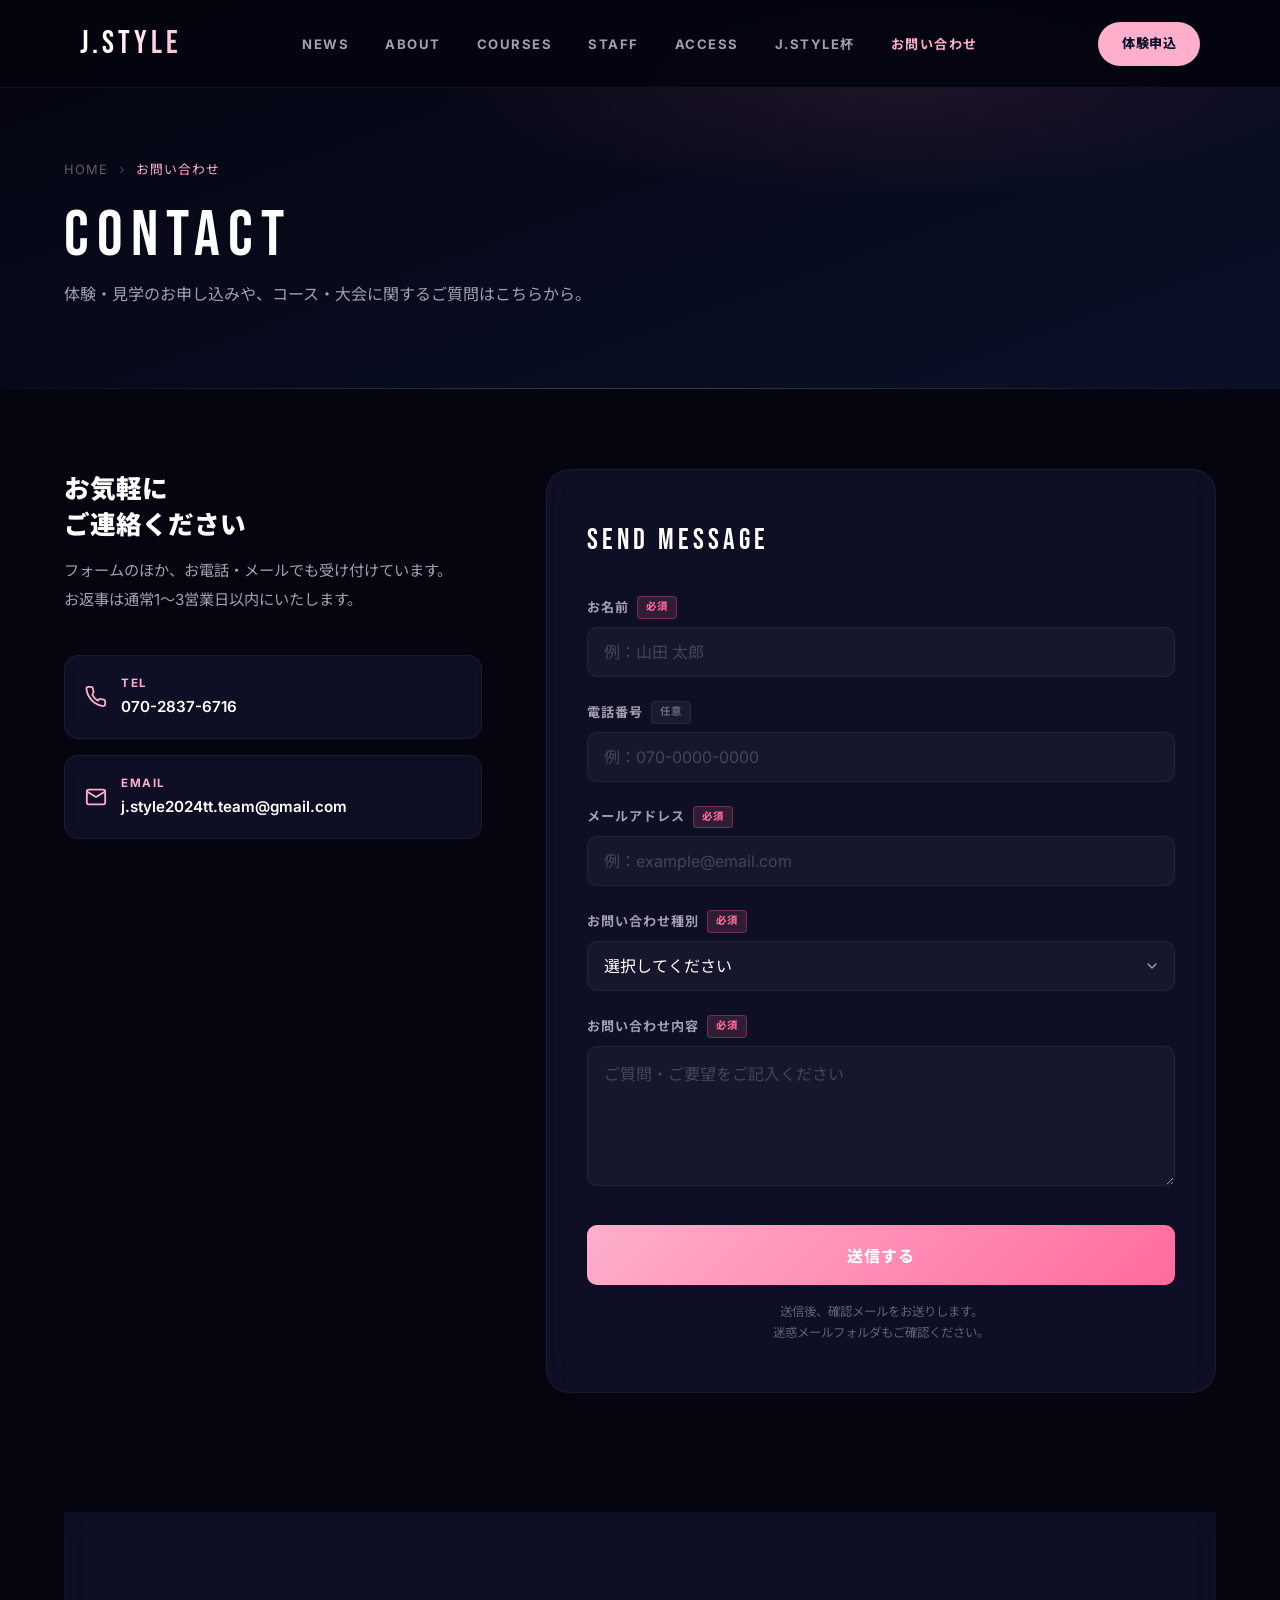
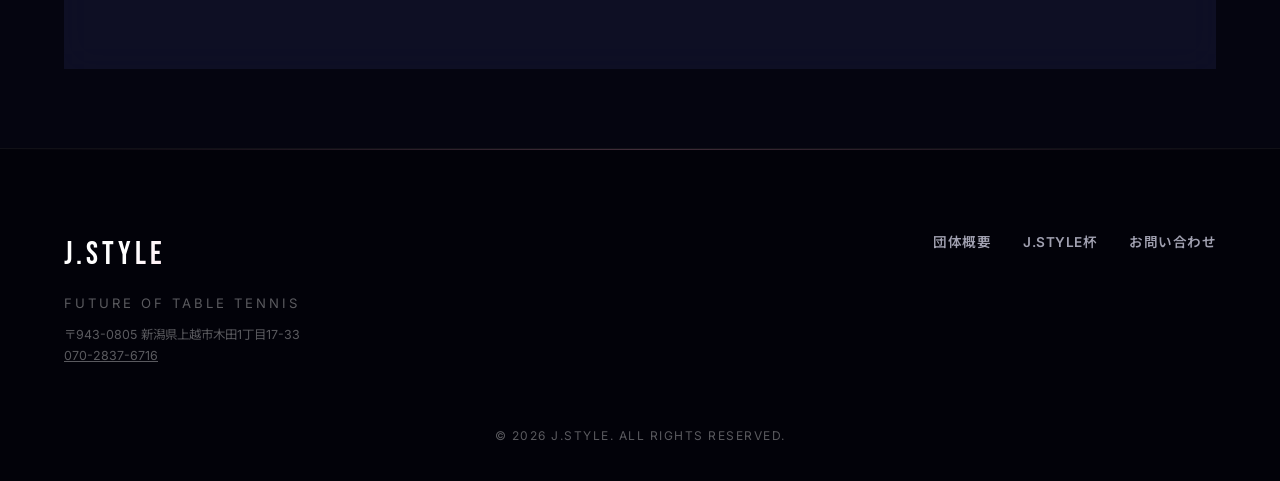
==== commit 67a75391: "Fix bugs and improve UX/a11y from full code + UI review Bugs: - Fix 404: hero background referenced " ====
--- a/contact.html
+++ b/contact.html
@@ -41,6 +41,7 @@
       ]
     }
     </script>
+    <link rel="icon" type="image/svg+xml" href="assets/favicon.svg">
     <link rel="preconnect" href="https://fonts.googleapis.com">
     <link rel="preconnect" href="https://fonts.gstatic.com" crossorigin>
     <link rel="stylesheet" href="style.css">
@@ -381,7 +382,7 @@
                 </ul>
             </nav>
             <a href="contact.html" class="cta-button-small">体験申込</a>
-            <button class="hamburger" id="hamburger" aria-label="メニュー">
+            <button class="hamburger" id="hamburger" aria-label="メニュー" aria-controls="main-nav" aria-expanded="false">
                 <span></span><span></span><span></span>
             </button>
         </div>
@@ -395,7 +396,7 @@
                     <svg xmlns="http://www.w3.org/2000/svg" width="12" height="12" viewBox="0 0 24 24" fill="none" stroke="currentColor" stroke-width="2"><polyline points="9 18 15 12 9 6"/></svg>
                     <span>お問い合わせ</span>
                 </nav>
-                <h2 class="section-title" style="margin-bottom: 12px;">CONTACT</h2>
+                <h1 class="section-title" style="margin-bottom: 12px;">CONTACT</h1>
                 <p style="color: var(--text-gray); font-size: 1rem; line-height: 1.8;">体験・見学のお申し込みや、コース・大会に関するご質問はこちらから。</p>
             </div>
         </section>
@@ -588,11 +589,13 @@
             hamburger.addEventListener('click', () => {
                 hamburger.classList.toggle('open');
                 mainNav.classList.toggle('open');
+                hamburger.setAttribute('aria-expanded', mainNav.classList.contains('open'));
             });
             mainNav.querySelectorAll('a').forEach(link => {
                 link.addEventListener('click', () => {
                     hamburger.classList.remove('open');
                     mainNav.classList.remove('open');
+                    hamburger.setAttribute('aria-expanded', 'false');
                 });
             });
         }
--- a/style.css
+++ b/style.css
@@ -181,6 +181,7 @@
         left: 0;
         width: 100%;
         height: 100vh;
+        height: 100dvh;
         background: rgba(5, 5, 16, 0.98);
         backdrop-filter: blur(20px);
         z-index: 1050;
@@ -239,8 +240,22 @@
     display: flex;
     justify-content: center;
     align-items: center;
-    pointer-events: none;
+    overflow: hidden;
+    cursor: pointer;
     transition: opacity 1s ease-out;
+}
+
+.opening-skip {
+    position: absolute;
+    bottom: 32px;
+    left: 50%;
+    transform: translateX(-50%);
+    color: var(--text-dim);
+    font-size: 0.7rem;
+    font-weight: 700;
+    letter-spacing: 3px;
+    text-transform: uppercase;
+    z-index: 2200;
 }
 
 #opening-canvas {
@@ -255,6 +270,7 @@
     transform: translate(-50%, -50%);
     text-align: center;
     width: 100%;
+    overflow: hidden;
     opacity: 0;
     transition: opacity 1s ease;
     z-index: 2100;
@@ -293,6 +309,13 @@
 
 .branding-overlay-content.visible .underline {
     width: 100%;
+}
+
+@media (max-width: 480px) {
+    .opening-logo {
+        font-size: 15vw;
+        letter-spacing: 7px;
+    }
 }
 
 .opening-subtitle {
@@ -355,7 +378,7 @@
     right: 0;
     width: 100%;
     height: 100%;
-    background-image: url('jstyle_hero_landscape_premium_1772617518959.png');
+    background-image: url('assets/hero.png');
     background-size: cover;
     background-position: center;
     opacity: 0.2;
@@ -414,11 +437,13 @@
 
 .main-lead {
     font-family: 'Noto Sans JP', sans-serif;
-    font-size: clamp(3rem, 6vw, 5.5rem);
-    line-height: 1.1;
+    font-size: clamp(2.2rem, 5.5vw, 4.5rem);
+    line-height: 1.15;
     font-weight: 900;
     margin-bottom: 32px;
     letter-spacing: -0.5px;
+    word-break: keep-all;
+    overflow-wrap: anywhere;
 }
 
 .highlight {
@@ -705,6 +730,7 @@
 .courses-section {
     background: var(--bg-dark);
     position: relative;
+    overflow: hidden;
 }
 
 .courses-section::before {
